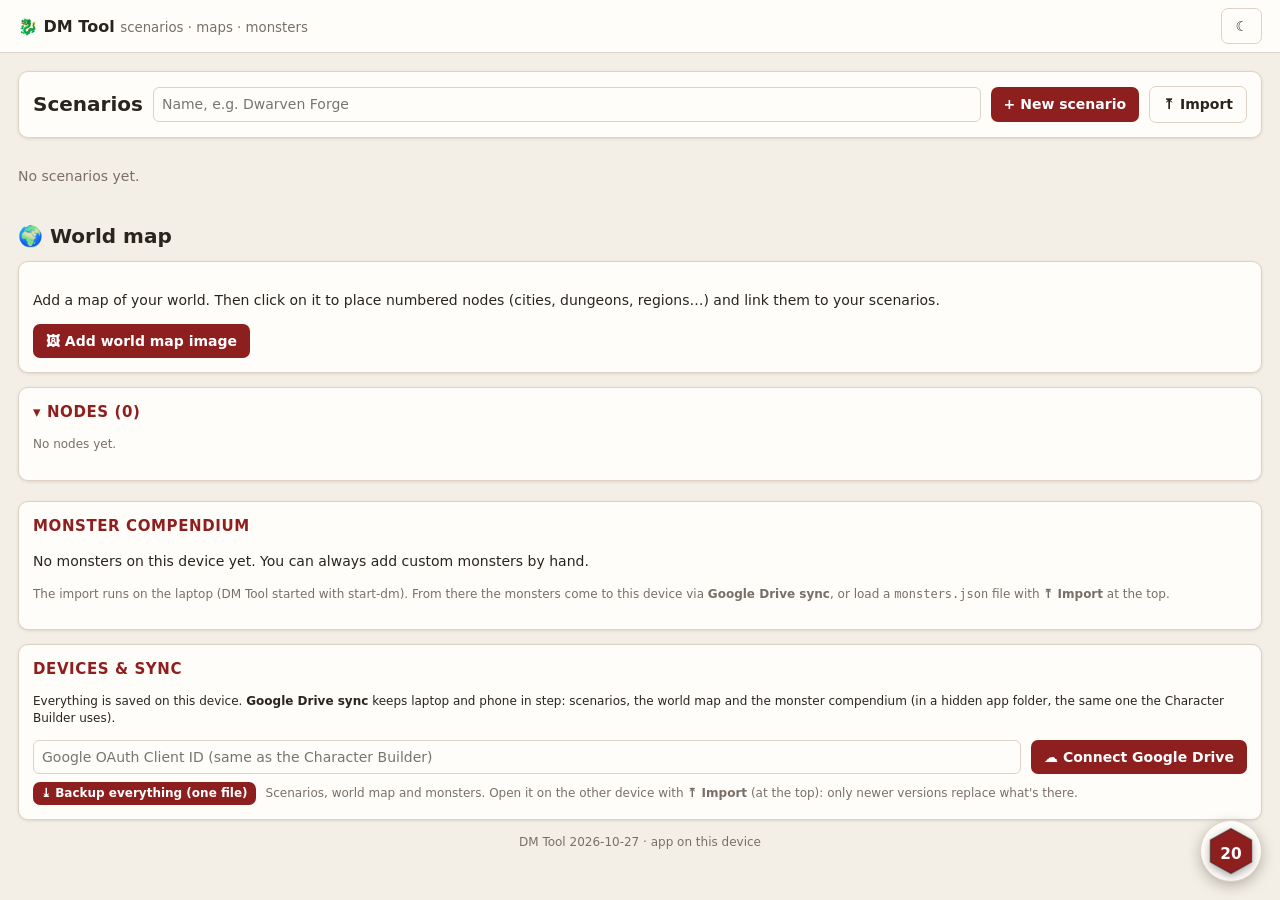
==== docs/index.html @ 84397c11 "Add files via upload" ====
<!doctype html>
<html lang="en">
<head>
<meta charset="utf-8">
<meta name="viewport" content="width=device-width, initial-scale=1">
<title>D&amp;D DM Tool</title>
<link rel="icon" href="icon-192.png">
<link rel="manifest" href="manifest.json">
<meta name="theme-color" content="#8e1f1f">
<link rel="apple-touch-icon" href="icon-192.png">
<link rel="stylesheet" href="dm.css">
</head>
<body>
<header id="topbar">
  <a class="brand" href="#" data-act="home">🐉 <span class="bname">DM Tool</span> <small>scenarios · maps · monsters</small></a>
  <nav id="topnav"></nav>
  <span id="syncchip"></span>
  <button class="ghost" data-act="theme" title="Toggle dark mode">☾</button>
</header>
<main id="main"></main>
<div id="modal" class="modal-bg hidden"><div class="modal" id="modal-box"></div></div>
<div id="toast" class="toast hidden"></div>
<div id="dicebox" class="dice-bg hidden"></div>
<div id="diceres" class="dice-res hidden"></div>
<button id="dicefab" class="hidden" title="Dice"></button>
<div id="dicetray" class="hidden"></div>
<script src="config.js"></script>
<script src="qr.js"></script>
<script src="mapview.js"></script>
<script src="names.js"></script>
<script src="dmstore.js"></script>
<script src="dm.js"></script>
<script src="dice.js"></script>
</body>
</html>
---- docs/dm.css ----
:root {
  --bg: #f4efe6; --panel: #fffdf9; --ink: #2a2420; --muted: #7a6f66; --line: #ddd2c4;
  --accent: #8e1f1f; --accent-ink: #fff; --accent-soft: #f3e1dc; --good: #2f7d4a; --warn: #b26b00;
  --chip: #efe7da; --shadow: 0 1px 3px rgba(60, 40, 20, .12);
  --str: #fbe3d4; --dex: #e3f1da; --con: #fdf1c9; --int: #dde9f8; --wis: #ece0f5; --cha: #f9dde8;
}
:root[data-theme="dark"] {
  --bg: #1b1917; --panel: #26231f; --ink: #ece6dd; --muted: #a3988c; --line: #3d3832;
  --accent: #d0574a; --accent-ink: #fff; --accent-soft: #3a2522; --chip: #332e29; --shadow: none;
  --str: #4a3328; --dex: #2f3f2a; --con: #4a4226; --int: #2a3647; --wis: #3c3047; --cha: #4a2d39;
}
* { box-sizing: border-box; }
html, body { margin: 0; background: var(--bg); color: var(--ink); font: 14px/1.45 system-ui, -apple-system, "Segoe UI", Roboto, sans-serif; }
a { color: var(--accent); }
button, select, input, textarea { font: inherit; color: inherit; }
button { background: var(--accent); color: var(--accent-ink); border: 0; border-radius: 7px; padding: 7px 13px; cursor: pointer; font-weight: 600; }
button:hover { filter: brightness(1.08); }
button.ghost { background: transparent; color: var(--ink); border: 1px solid var(--line); }
button.small { padding: 3px 8px; font-size: 12px; }
button.danger { background: #a33; }
button:disabled { opacity: .45; cursor: default; }
input, select, textarea { background: var(--panel); border: 1px solid var(--line); border-radius: 6px; padding: 6px 8px; max-width: 100%; }
textarea { width: 100%; min-height: 90px; resize: vertical; }
input[type=number] { width: 70px; }
input[type=checkbox] { width: 16px; height: 16px; accent-color: var(--accent); vertical-align: middle; }
label { cursor: pointer; }
.hidden { display: none !important; }
.muted { color: var(--muted); }
.small { font-size: 12px; }
.row { display: flex; gap: 10px; align-items: center; flex-wrap: wrap; }
.grow { flex: 1; }
.right { margin-left: auto; }

#topbar { position: sticky; top: 0; z-index: 20; display: flex; align-items: center; gap: 14px; padding: 8px 18px; background: var(--panel); border-bottom: 1px solid var(--line); }
.brand { font-weight: 800; text-decoration: none; color: var(--ink); font-size: 16px; white-space: nowrap; }
.brand small { color: var(--muted); font-weight: 500; }
#topnav { display: flex; gap: 6px; flex-wrap: wrap; flex: 1; }
#topnav button { background: transparent; color: var(--ink); border: 1px solid transparent; }
#topnav button.on { border-color: var(--line); background: var(--chip); }
main { max-width: 1320px; margin: 0 auto; padding: 18px; }

.card { background: var(--panel); border: 1px solid var(--line); border-radius: 10px; padding: 14px; box-shadow: var(--shadow); margin-bottom: 14px; }
.card h3, .card h2 { margin: 0 0 10px; }
h2 { font-size: 20px; } h3 { font-size: 15px; text-transform: uppercase; letter-spacing: .04em; color: var(--accent); }
.grid { display: grid; gap: 12px; }
.g2 { grid-template-columns: repeat(2, minmax(0, 1fr)); }
.g3 { grid-template-columns: repeat(3, minmax(0, 1fr)); }
.gauto { grid-template-columns: repeat(auto-fill, minmax(220px, 1fr)); }
@media (max-width: 900px) { .g2, .g3 { grid-template-columns: 1fr; } }

.chip { display: inline-block; background: var(--chip); border-radius: 20px; padding: 2px 10px; margin: 2px; font-size: 12px; }
.chip.acc { background: var(--accent-soft); color: var(--accent); font-weight: 600; }
.pick { border: 1px solid var(--line); border-radius: 10px; padding: 10px 12px; cursor: pointer; background: var(--panel); }
.pick:hover { border-color: var(--accent); }
.pick.on { border-color: var(--accent); box-shadow: 0 0 0 2px var(--accent-soft) inset; }
.pick b { display: block; font-size: 15px; }
.checks { display: grid; grid-template-columns: repeat(auto-fill, minmax(190px, 1fr)); gap: 4px 12px; }
.checks label { display: flex; gap: 6px; align-items: center; }

/* home */
.chars { display: grid; grid-template-columns: repeat(auto-fill, minmax(260px, 1fr)); gap: 12px; }
.charcard { display: flex; gap: 12px; align-items: center; cursor: pointer; }
.charcard img, .charcard .ph { width: 64px; height: 64px; border-radius: 8px; object-fit: cover; background: var(--chip); flex: none; display: grid; place-items: center; font-size: 26px; }
.progress { height: 8px; background: var(--chip); border-radius: 4px; overflow: hidden; }
.progress > div { height: 100%; background: var(--accent); }

/* builder */
.tabs { display: flex; gap: 4px; flex-wrap: wrap; margin-bottom: 14px; }
.tabs button { background: var(--chip); color: var(--ink); }
.tabs button.on { background: var(--accent); color: var(--accent-ink); }
table.t { width: 100%; border-collapse: collapse; }
table.t th, table.t td { padding: 5px 6px; border-bottom: 1px solid var(--line); text-align: left; vertical-align: middle; }
table.t th { font-size: 12px; color: var(--muted); font-weight: 600; }
.num { text-align: center !important; }
.big { font-size: 22px; font-weight: 800; }
.desc { white-space: pre-wrap; color: var(--ink); font-size: 13px; }
details > summary { cursor: pointer; }
.lvl { border-left: 3px solid var(--accent); padding: 8px 12px; margin-bottom: 10px; background: var(--panel); border-radius: 0 8px 8px 0; }
.warn { color: var(--warn); }

/* sheet */
.sheet { display: grid; grid-template-columns: 280px minmax(0, 1fr) minmax(0, 1.15fr); gap: 14px; align-items: start; }
@media (max-width: 1150px) { .sheet { grid-template-columns: 260px minmax(0, 1fr); } .sheet > .col3 { grid-column: 1 / -1; } }
@media (max-width: 760px) { .sheet { grid-template-columns: 1fr; } }
.hero { display: flex; gap: 14px; align-items: center; }
.hero img { width: 84px; height: 84px; border-radius: 10px; object-fit: cover; }
.hero h2 { margin: 0; font-size: 24px; }
.stats { display: grid; grid-template-columns: repeat(4, 1fr); gap: 8px; }
.stat { border: 1px solid var(--line); border-radius: 10px; text-align: center; padding: 6px 4px; background: var(--panel); }
.stat .v { font-size: 22px; font-weight: 800; }
.stat .k { font-size: 11px; color: var(--muted); text-transform: uppercase; letter-spacing: .05em; }
.abil { display: grid; grid-template-columns: 1fr 44px 44px 50px; align-items: center; padding: 4px 8px; border-radius: 6px; margin-bottom: 3px; }
.abil .m { font-weight: 800; font-size: 16px; text-align: center; }
.skill { display: flex; justify-content: space-between; padding: 2px 6px; border-radius: 4px; }
.skill .dot { display: inline-block; width: 9px; height: 9px; border-radius: 50%; border: 1.5px solid var(--muted); margin-right: 6px; }
.skill .dot.p { background: var(--ink); border-color: var(--ink); }
.skill .dot.e { background: var(--accent); border-color: var(--accent); box-shadow: 0 0 0 2px var(--accent-soft); }
.hpbox { display: grid; grid-template-columns: 1fr 1fr 1fr; gap: 8px; text-align: center; }
.hpbox input { width: 100%; text-align: center; font-size: 26px; font-weight: 800; padding: 2px; }
.hpbar { height: 10px; border-radius: 5px; background: var(--chip); overflow: hidden; margin: 8px 0; }
.hpbar div { height: 100%; background: var(--good); transition: width .2s; }
.pips { display: inline-flex; gap: 4px; flex-wrap: wrap; vertical-align: middle; }
.pip { width: 18px; height: 18px; border-radius: 50%; border: 2px solid var(--accent); cursor: pointer; background: var(--accent); }
.pip.used { background: transparent; }
.res { display: flex; align-items: center; gap: 8px; padding: 6px 0; border-bottom: 1px dashed var(--line); }
.res .n { flex: 1; }
.feat { border-bottom: 1px solid var(--line); padding: 7px 0; }
.feat .h { display: flex; gap: 8px; align-items: baseline; cursor: pointer; }
.feat .h b { flex: 1; }
.feat .src { color: var(--muted); font-size: 12px; }
.feat .body { margin-top: 4px; }
.subtabs { display: flex; gap: 4px; margin-bottom: 10px; flex-wrap: wrap; }
.subtabs button { background: transparent; color: var(--muted); border-bottom: 2px solid transparent; border-radius: 0; padding: 5px 8px; }
.subtabs button.on { color: var(--accent); border-bottom-color: var(--accent); }
.spell { border-bottom: 1px solid var(--line); padding: 5px 0; }
.spell .h { display: flex; gap: 8px; align-items: center; cursor: pointer; }
.spell .meta { font-style: italic; color: var(--muted); font-size: 12px; }
.tag { font-size: 10px; border: 1px solid var(--line); border-radius: 4px; padding: 0 4px; color: var(--muted); }

/* modal */
.modal-bg { position: fixed; inset: 0; background: rgba(20, 14, 10, .55); z-index: 50; display: grid; place-items: center; padding: 16px; }
.modal { background: var(--panel); border-radius: 12px; width: min(820px, 100%); max-height: calc(100vh - 32px); overflow: auto; padding: 18px 20px; box-shadow: 0 10px 40px rgba(0, 0, 0, .35); }
.modal h2 { margin-top: 0; }
.modal .foot { position: sticky; bottom: -18px; background: var(--panel); padding: 12px 0 2px; display: flex; gap: 8px; justify-content: flex-end; border-top: 1px solid var(--line); margin-top: 12px; }
.toast { position: fixed; bottom: 18px; left: 50%; transform: translateX(-50%); background: var(--ink); color: var(--bg); padding: 8px 16px; border-radius: 8px; z-index: 60; }

/* ===== phone layout ===== */
.mnav { display: none; }
.warnbtn { border-color: var(--warn) !important; color: var(--warn) !important; }
#syncchip button { white-space: nowrap; }
@media (max-width: 760px) {
  html, body { font-size: 15px; }
  #topbar { padding: 6px 10px; gap: 6px; padding-top: max(6px, env(safe-area-inset-top)); }
  .brand .bname, .brand small, .navname, .synctxt { display: none; }
  #topnav { flex-wrap: nowrap; overflow-x: auto; gap: 2px; }
  #topnav button { padding: 6px 8px; font-size: 13px; white-space: nowrap; }
  main { padding: 10px 10px 90px; }
  .card { padding: 12px; border-radius: 12px; }
  .tabs { flex-wrap: nowrap; overflow-x: auto; padding-bottom: 4px; }
  .tabs button { white-space: nowrap; }
  .hero img { width: 56px; height: 56px; }
  .hero h2 { font-size: 20px; }
  .hero { flex-wrap: wrap; }
  .hero > .row { width: 100%; }
  .hero > .row button { flex: 1 1 auto; padding: 9px 8px; font-size: 13px; }
  .sheet .col1, .sheet .col2, .sheet .col3 { display: none; }
  .sheet.m-stats .col1, .sheet.m-combat .col2, .sheet.m-col3 .col3 { display: block; }
  .sheet.m-col3 .col3 .subtabs { display: none; }
  .stats { grid-template-columns: repeat(4, 1fr); gap: 6px; }
  .stat .v { font-size: 20px; }
  .hpbox input { font-size: 30px; }
  .row > #hpAmt { flex: 1; min-width: 70px; font-size: 18px; }
  [data-act="hp"] { padding: 11px 14px; }
  .pip { width: 24px; height: 24px; }
  .mnav { display: flex; position: fixed; left: 0; right: 0; bottom: 0; z-index: 30; background: var(--panel); border-top: 1px solid var(--line); padding: 4px 4px max(4px, env(safe-area-inset-bottom)); }
  .mnav button { flex: 1; background: transparent; color: var(--muted); display: flex; flex-direction: column; align-items: center; font-size: 11px; padding: 4px 0; border-radius: 8px; font-weight: 600; }
  .mnav button span { font-size: 18px; line-height: 1.2; }
  .mnav button.on { color: var(--accent); background: var(--accent-soft); }
  .modal-bg { padding: 0; place-items: end stretch; }
  .modal { width: 100%; max-height: 92vh; border-radius: 16px 16px 0 0; padding: 14px; }
  .checks { grid-template-columns: repeat(auto-fill, minmax(150px, 1fr)); }
  table.t th, table.t td { padding: 4px 3px; }
  .pages { overflow-x: auto; align-items: flex-start; }
}

/* ===== dice ===== */
.roll { cursor: pointer; }
.roll:hover { outline: 2px solid var(--accent-soft); border-radius: 6px; }
.abil .roll, .stat.roll { transition: transform .1s; }
.roll:active { transform: scale(.96); }
a.dicelink { text-decoration: none; background: var(--accent-soft); color: var(--accent); border-radius: 5px; padding: 0 4px; font-weight: 700; white-space: nowrap; }
.die { display: inline-block; width: 64px; height: 64px; }
.die svg { width: 100%; height: 100%; display: block; filter: drop-shadow(0 3px 4px rgba(0,0,0,.35)); }
.die.rolling { animation: tumble .32s linear infinite; }
.die.landed { animation: land .35s ease-out; }
.die.dropped { opacity: .3; transform: scale(.85); }
.die.nat20 svg { filter: drop-shadow(0 0 10px #ffd34d) drop-shadow(0 0 4px #ffd34d); }
.die.nat1 svg { filter: grayscale(.6) drop-shadow(0 0 6px #b33); }
.die.neg { opacity: .85; }
@keyframes tumble { 0% { transform: rotate(0) translateY(0) scale(1); } 25% { transform: rotate(90deg) translateY(-14px) scale(1.08); } 50% { transform: rotate(180deg) translateY(0) scale(.95); } 75% { transform: rotate(270deg) translateY(-8px) scale(1.05); } 100% { transform: rotate(360deg) translateY(0) scale(1); } }
@keyframes land { 0% { transform: scale(1.35) rotate(-12deg); } 60% { transform: scale(.92) rotate(4deg); } 100% { transform: scale(1) rotate(0); } }
.dice-bg { position: fixed; inset: 0; z-index: 70; background: rgba(20,14,10,.5); display: grid; place-items: center; padding: 12px; }
.dicecard { background: var(--panel); border-radius: 14px; padding: 16px; width: min(460px, 100%); box-shadow: 0 10px 40px rgba(0,0,0,.35); }
.diceformula { font-size: 22px; font-weight: 800; margin: 8px 0; }
.dicebtns { display: flex; gap: 8px; margin-top: 12px; }
.dicebtns button { flex: 1; padding: 12px 6px; font-size: 15px; }
.dice-res { position: fixed; inset: 0; z-index: 80; background: rgba(15,10,8,.78); display: grid; place-items: center; padding: 16px; }
.dicestage { text-align: center; color: #fff; width: min(560px, 100%); }
.dicetitle { font-size: 18px; font-weight: 700; margin-bottom: 14px; text-shadow: 0 1px 3px #000; }
.dicerow { display: flex; flex-wrap: wrap; gap: 12px; justify-content: center; min-height: 70px; }
.dicetotal { font-size: 64px; font-weight: 900; margin-top: 12px; text-shadow: 0 2px 8px #000; animation: land .35s ease-out; }
.dicetotal.crit { color: #ffd34d; } .dicetotal.fumble { color: #ff7b7b; }
.dicebd { font-size: 15px; opacity: .9; } .dicebd small { opacity: .7; margin-left: 1px; }
.dicenat { font-weight: 900; font-size: 20px; letter-spacing: .05em; margin-top: 4px; }
#dicefab { position: fixed; right: 18px; bottom: 18px; z-index: 40; width: 62px; height: 62px; border-radius: 50%; padding: 6px; background: var(--panel); border: 1px solid var(--line); box-shadow: 0 4px 14px rgba(0,0,0,.25); }
#dicefab .die { width: 48px; height: 48px; }
#dicetray { position: fixed; right: 18px; bottom: 90px; z-index: 45; width: min(400px, calc(100vw - 24px)); max-height: 70vh; overflow: auto; background: var(--panel); border: 1px solid var(--line); border-radius: 14px; padding: 12px 14px; box-shadow: 0 10px 30px rgba(0,0,0,.3); }
.traydice { display: grid; grid-template-columns: repeat(7, 1fr); gap: 4px; margin: 8px 0; }
.traydie { background: transparent; padding: 0; position: relative; }
.traydie .die { width: 100%; height: auto; aspect-ratio: 1; }
.traydie .badge { position: absolute; top: -4px; right: -2px; background: var(--ink); color: var(--bg); border-radius: 10px; font-size: 11px; padding: 0 6px; }
.swatch { display: inline-block; width: 22px; height: 22px; border-radius: 50%; cursor: pointer; border: 2px solid var(--line); }
.swatch.on { border-color: var(--ink); box-shadow: 0 0 0 2px var(--accent-soft); }
input[type=color] { width: 30px; height: 26px; padding: 0; border: none; background: none; }
.trayhist { margin-top: 10px; border-top: 1px solid var(--line); padding-top: 6px; max-height: 160px; overflow: auto; font-size: 13px; }
.good { color: var(--good); }
.info { text-decoration: none; font-weight: 700; margin-left: 2px; }
.info.on { color: var(--ink); }
.infobox { margin-top: 8px; padding: 10px 12px; border-radius: 8px; background: var(--chip); border-left: 3px solid var(--accent); }
@media (max-width: 760px) {
  #dicefab { bottom: calc(72px + env(safe-area-inset-bottom)); right: 12px; width: 54px; height: 54px; }
  #dicefab .die { width: 40px; height: 40px; }
  #dicetray { right: 8px; left: 8px; width: auto; bottom: calc(134px + env(safe-area-inset-bottom)); }
  .die { width: 56px; height: 56px; }
}
@media print { #dicefab, #dicetray, .dice-bg, .dice-res { display: none !important; } }
.dicestage button.ghost { color: #fff; border-color: rgba(255,255,255,.6); }
.featpick { margin-top: 6px; }
.featlist { max-height: 380px; overflow: auto; border: 1px solid var(--line); border-radius: 8px; padding: 4px 8px; background: var(--panel); }
.fphead { position: sticky; top: -4px; background: var(--panel); font-weight: 800; color: var(--accent); font-size: 12px; text-transform: uppercase; letter-spacing: .04em; padding: 8px 0 4px; border-bottom: 1px solid var(--line); z-index: 1; }
.fprow { display: flex; flex-wrap: wrap; align-items: center; gap: 6px; padding: 5px 2px; border-bottom: 1px dashed var(--line); }
.fprow label { flex: 1; display: flex; gap: 6px; align-items: baseline; flex-wrap: wrap; }
.fprow.on { background: var(--accent-soft); border-radius: 6px; }
.pgrp { font-weight: 800; color: var(--accent); font-size: 12px; text-transform: uppercase; letter-spacing: .04em; margin: 10px 0 4px; }
.lintable { width: 100%; border-collapse: collapse; margin-top: 8px; font-size: 13px; }
.lintable th, .lintable td { border-bottom: 1px solid var(--line); padding: 5px 6px; text-align: left; vertical-align: top; }
.lintable tr.on td { background: var(--accent-soft); }
.eqopt { display: block; margin: 3px 0; padding: 6px 8px; border: 1px solid var(--line); border-radius: 8px; cursor: pointer; }
.eqopt.on { border-color: var(--accent); background: var(--accent-soft); }
a.spl { text-decoration: none; border-bottom: 1px dotted var(--accent); }
a.spl.on { background: var(--accent-soft); }
.checks label { flex-wrap: wrap; }
.optlist { border: 1px solid var(--line); border-radius: 8px; padding: 2px 10px; margin-top: 6px; background: var(--panel); }
.optrow { padding: 7px 0; border-bottom: 1px dashed var(--line); }
.optrow:last-child { border-bottom: none; }
.optrow.on { background: var(--accent-soft); margin: 0 -10px; padding: 7px 10px; }
.optrow.locked { opacity: .55; }
.optrow label { display: flex; gap: 6px; align-items: baseline; flex-wrap: wrap; }
.opttog { white-space: nowrap; text-decoration: none; font-size: 12px; font-weight: 700; }
.optdesc { margin: 6px 0 2px 24px; padding: 8px 10px; background: var(--chip); border-radius: 6px; }
.optchoice { margin: 6px 0 2px 24px; display: flex; flex-direction: column; gap: 6px; }
.shoplist { max-height: 52vh; overflow: auto; border: 1px solid var(--line); border-radius: 8px; padding: 0 10px; }
.shoprow { padding: 6px 0; border-bottom: 1px dashed var(--line); }
.shoprow.on { background: var(--accent-soft); margin: 0 -10px; padding: 6px 10px; }
.shopname { flex: 1; text-decoration: none; color: var(--ink); font-weight: 600; }
.price { white-space: nowrap; color: var(--muted); font-size: 13px; min-width: 70px; text-align: right; }
.qty { display: inline-flex; align-items: center; gap: 6px; white-space: nowrap; }
.qty b { min-width: 16px; text-align: center; }

/* ================= DM tool ================= */
.dmtabs { display: flex; gap: 4px; flex-wrap: wrap; margin-bottom: 12px; }
.dmtabs button { background: var(--chip); color: var(--ink); }
.dmtabs button.on { background: var(--accent); color: var(--accent-ink); }
.mapbox { position: relative; overflow: auto; max-height: 72vh; border: 1px solid var(--line); border-radius: 10px; background: #1a1714; touch-action: pan-x pan-y; }
.mapbox.placing { cursor: crosshair; }
.mv-layer { position: relative; margin: 0; }
.mv-layer > img { position: absolute; inset: 0; width: 100%; height: 100%; user-select: none; -webkit-user-drag: none; }
.mv-grid { position: absolute; inset: 0; pointer-events: none; }
.mv-empty { color: #ccc; padding: 40px; text-align: center; }
.tok { position: absolute; border-radius: 50%; display: grid; place-items: center; touch-action: none; cursor: grab; z-index: 3; }
.tok .tok-in { width: 88%; height: 88%; border-radius: 50%; background: var(--c); color: #fff; display: grid; place-items: center; font-weight: 800; border: 2px solid #fff; box-shadow: 0 2px 6px rgba(0,0,0,.6); }
.tok.monster .tok-in { border-radius: 22%; }
.tok small { position: absolute; bottom: -1.5em; left: 50%; transform: translateX(-50%); white-space: nowrap; background: rgba(0,0,0,.7); color: #fff; font-size: 11px; padding: 0 5px; border-radius: 4px; pointer-events: none; }
.tok.hid { opacity: .45; } .tok.hid .tok-in { border-style: dashed; }
.tok.sel .tok-in { outline: 3px solid #ffd34d; }
.tok.dragging { z-index: 10; cursor: grabbing; transition: none; }
.tok-hp { position: absolute; left: 6%; bottom: 2%; height: 4px; background: #3c3; border-radius: 2px; max-width: 88%; }
.node { position: absolute; transform: translate(-50%, -50%); width: 28px; height: 28px; border-radius: 50%; display: grid; place-items: center; font-weight: 800; font-size: 13px; color: #fff; border: 2px solid #fff; box-shadow: 0 2px 6px rgba(0,0,0,.6); cursor: pointer; touch-action: none; z-index: 2; }
.node.open { outline: 3px solid #ffd34d; }
.nodelist .nrow { border-bottom: 1px solid var(--line); }
.nodelist .nhead { display: flex; gap: 8px; align-items: center; padding: 8px 4px; cursor: pointer; }
.nodelist .nbadge, .npop .nbadge { width: 26px; height: 26px; border-radius: 50%; display: grid; place-items: center; color: #fff; font-weight: 800; font-size: 13px; flex: none; }
.nodelist .nbody { padding: 4px 4px 12px 38px; display: grid; gap: 8px; }
.two { display: grid; grid-template-columns: minmax(0, 1fr) minmax(0, 1fr); gap: 14px; align-items: start; }
.mapedit { display: grid; grid-template-columns: minmax(0, 1fr) 320px; gap: 14px; align-items: start; }
@media (max-width: 960px) { .two, .mapedit { grid-template-columns: 1fr; } }
.statblock { background: #fbf6ea; color: #2a1a10; border-top: 3px solid #8e1f1f; border-bottom: 3px solid #8e1f1f; padding: 10px 12px; border-radius: 4px; font-size: 13px; }
:root[data-theme="dark"] .statblock { background: #2c2620; color: #eee; }
.statblock h4 { color: #8e1f1f; border-bottom: 1px solid #c9a; margin: 10px 0 4px; font-variant: small-caps; font-size: 15px; }
.statblock .sbname { font-size: 20px; font-weight: 800; color: #8e1f1f; font-variant: small-caps; }
.statblock table { border-collapse: collapse; margin: 4px 0; } .statblock td { padding: 1px 8px; text-align: center; }
.statblock p { margin: 3px 0; }
.mrow { border-bottom: 1px solid var(--line); padding: 7px 2px; }
.mrow .mh { display: flex; gap: 8px; align-items: center; flex-wrap: wrap; }
.mrow .mh a { font-weight: 700; text-decoration: none; color: var(--ink); }
.grouphead { font-weight: 800; color: var(--accent); text-transform: uppercase; font-size: 12px; letter-spacing: .05em; margin: 12px 0 2px; }
.qrbox { text-align: center; } .qrbox svg { width: min(300px, 80vw); height: auto; border-radius: 8px; }
.tokrow { display: flex; gap: 6px; align-items: center; padding: 5px 0; border-bottom: 1px dashed var(--line); flex-wrap: wrap; }
.tokrow.sel { background: var(--accent-soft); }
.tokrow input[type=text] { width: 110px; }
.swatch-sm { width: 18px; height: 18px; border-radius: 50%; display: inline-block; flex: none; }
.livedot { display: inline-block; width: 10px; height: 10px; border-radius: 50%; background: #2a2; box-shadow: 0 0 6px #2a2; margin-right: 4px; }
.mapcards { display: grid; grid-template-columns: repeat(auto-fill, minmax(220px, 1fr)); gap: 12px; }
.mapcard img { width: 100%; height: 140px; object-fit: cover; border-radius: 8px; display: block; background: #222; }

/* ----- stat blocks styled like aidedd.org ----- */
.statblock.aidedd { font-family: "Noto Sans", "Segoe UI", system-ui, sans-serif; background: #fdf1dc; color: #222; border: none; box-shadow: 0 0 0 1px #d4b98c, 0 3px 10px rgba(0,0,0,.25); border-top: 4px solid #e69a28; border-bottom: 4px solid #e69a28; padding: 10px 14px 12px; border-radius: 2px; font-size: 14px; line-height: 1.4; overflow: hidden; }
.statblock.aidedd::after { content: ""; display: block; clear: both; }
:root[data-theme="dark"] .statblock.aidedd { background: #fdf1dc; color: #222; }
.statblock.aidedd h1 { font-family: Georgia, "Times New Roman", serif; font-variant: small-caps; font-weight: 700; color: #7a200d; font-size: 24px; margin: 0; letter-spacing: .02em; }
.statblock.aidedd .type { font-style: italic; font-size: 14px; margin-bottom: 4px; }
.statblock.aidedd hr { border: 0; height: 4px; margin: 7px 0; background: linear-gradient(to right, #9c2b1b, rgba(156,43,27,0)); clear: none; }
.statblock.aidedd .red { color: #7a200d; padding: 2px 0; }
.statblock.aidedd .red strong, .statblock.aidedd .sansSerif strong { color: #7a200d; }
.statblock.aidedd .carac { display: inline-block; width: auto; min-width: 44px; padding: 0 3px; text-align: center; color: #7a200d; font-size: 13px; margin: 6px 0; vertical-align: top; }
.statblock.aidedd .rub { font-family: Georgia, serif; font-variant: small-caps; font-size: 20px; color: #7a200d; border-bottom: 1px solid #7a200d; margin: 12px 0 6px; }
.statblock.aidedd p { margin: 4px 0; }
.statblock.aidedd strong em, .statblock.aidedd em strong, .statblock.aidedd b i { font-weight: 700; font-style: italic; }
.statblock.aidedd table { border-collapse: collapse; margin: 6px 0; color: #7a200d; font-size: 13px; }
.statblock.aidedd th, .statblock.aidedd td { padding: 2px 7px; text-align: center; border-bottom: 1px solid rgba(122,32,13,.15); }
.statblock.aidedd .sbimg { float: right; max-width: 34%; max-height: 260px; margin: 0 0 8px 12px; border-radius: 4px; }
.statblock.aidedd .sbsrc { clear: both; font-size: 11px; color: #776; margin-top: 8px; }
.statblock.aidedd a.dicelink { background: rgba(122,32,13,.1); color: #7a200d; }
@media (max-width: 600px) { .statblock.aidedd .sbimg { float: none; display: block; max-width: 100%; margin: 0 auto 8px; } .statblock.aidedd .carac { width: 31%; } }

/* ----- encounters, NPCs, links ----- */
.encbox { border: 1px solid var(--line); border-radius: 8px; padding: 8px 10px; display: grid; gap: 6px; background: var(--panel); }
.encrow { display: flex; align-items: center; gap: 6px; padding: 3px 0; border-bottom: 1px dashed var(--line); }
.readtext { background: var(--chip); padding: 10px 12px; border-radius: 8px; }
a.npclink { color: #1f6e8e; font-weight: 700; text-decoration: none; border-bottom: 1px dotted #1f6e8e; }
.npcgrid { display: grid; grid-template-columns: repeat(auto-fill, minmax(300px, 1fr)); gap: 12px; align-items: start; }
.npccard.open { grid-column: span 2; }
@media (max-width: 700px) { .npccard.open { grid-column: auto; } }
.npcthumb { width: 54px; height: 54px; border-radius: 50%; object-fit: cover; flex: none; background: var(--chip); display: grid; place-items: center; font-size: 26px; }

/* rebuilt stat block header + ability scores */
.statblock.aidedd .sbhead p { margin: 2px 0; color: #7a200d; }
.statblock.aidedd .sbhead strong { color: #7a200d; }
.statblock.aidedd .sbinit { margin-left: 18px; }
.statblock.aidedd .abil14 { display: flex; flex-wrap: wrap; justify-content: space-between; max-width: 400px; margin: 4px 0; }
.statblock.aidedd .abil14 .carac { width: auto; min-width: 44px; padding: 0 2px; margin: 2px 0; }
.statblock.aidedd table.abil24 { border-collapse: separate; border-spacing: 2px 2px; margin: 4px 0; font-size: 13px; color: #222; }
.statblock.aidedd table.abil24 th, .statblock.aidedd table.abil24 td { border: 0; padding: 2px 6px; text-align: center; }
.statblock.aidedd table.abil24 th { color: #7a200d; font-weight: 700; text-align: left; padding-left: 10px; }
.statblock.aidedd table.abil24 th.h { font-size: 10px; letter-spacing: .04em; color: #7a6f66; text-align: center; padding: 0 6px; }
.statblock.aidedd table.abil24 td.md { border-radius: 3px; min-width: 22px; }
.statblock.aidedd table.abil24 td.md.str, .statblock.aidedd table.abil24 td.md.dex, .statblock.aidedd table.abil24 td.md.con { background: #ede0c8; }
.statblock.aidedd table.abil24 td.md.int, .statblock.aidedd table.abil24 td.md.wis, .statblock.aidedd table.abil24 td.md.cha { background: #e6dbe6; }
@media (max-width: 600px) { .statblock.aidedd table.abil24 { font-size: 12px; border-spacing: 1px; } .statblock.aidedd table.abil24 th, .statblock.aidedd table.abil24 td { padding: 2px 3px; } }

/* node popup on the map */
.npop { position: absolute; z-index: 6; width: min(380px, 78vw); max-height: 55vh; overflow: auto; background: var(--panel); color: var(--ink); border: 1px solid var(--line); border-radius: 10px; box-shadow: 0 8px 28px rgba(0,0,0,.45); --tx: 20px; --ty: -18px; transform: translate(var(--tx), var(--ty)); cursor: auto; }
.npop.left { --tx: calc(-100% - 20px); }
.npop.up { --ty: calc(-100% + 18px); }
.npop-h { display: flex; align-items: center; gap: 8px; padding: 8px 10px; border-bottom: 1px solid var(--line); position: sticky; top: 0; background: var(--panel); }
.npop-h a { text-decoration: none; color: var(--muted); font-size: 16px; }
.npop-b { padding: 8px 12px; font-size: 14px; line-height: 1.45; }
.npop-f { padding: 4px 10px 8px; }
.popscen { display: flex; gap: 10px; align-items: center; margin-top: 8px; padding: 8px; border-radius: 8px; background: var(--chip); cursor: pointer; }
.popscen img { width: 56px; height: 42px; object-fit: cover; border-radius: 6px; }
.accent { color: var(--accent); font-weight: 600; }
.scsub { font-style: italic; font-size: 13px; margin: 2px 0; }

/* filter chips, name generator */
a.chip { text-decoration: none; color: inherit; cursor: pointer; }
.chip.on { background: var(--accent); color: var(--accent-ink); }
.chip .cnt { opacity: .6; font-size: 11px; }
.namegen { margin-top: 10px; padding: 10px; border-radius: 8px; background: var(--chip); display: grid; gap: 8px; }
.namegen .chip { background: var(--panel); }
.namegen .chip.on { background: var(--accent); }
.namelist { display: flex; flex-wrap: wrap; gap: 6px; }
.namelist button { font-size: 15px; }
.npop-h .nbadge { flex: none; }
.statblock.aidedd .abil24w { display: flex; flex-wrap: wrap; gap: 0 6px; margin: 4px 0; }
.statblock.aidedd .abil24w table.abil24 { margin: 0; }
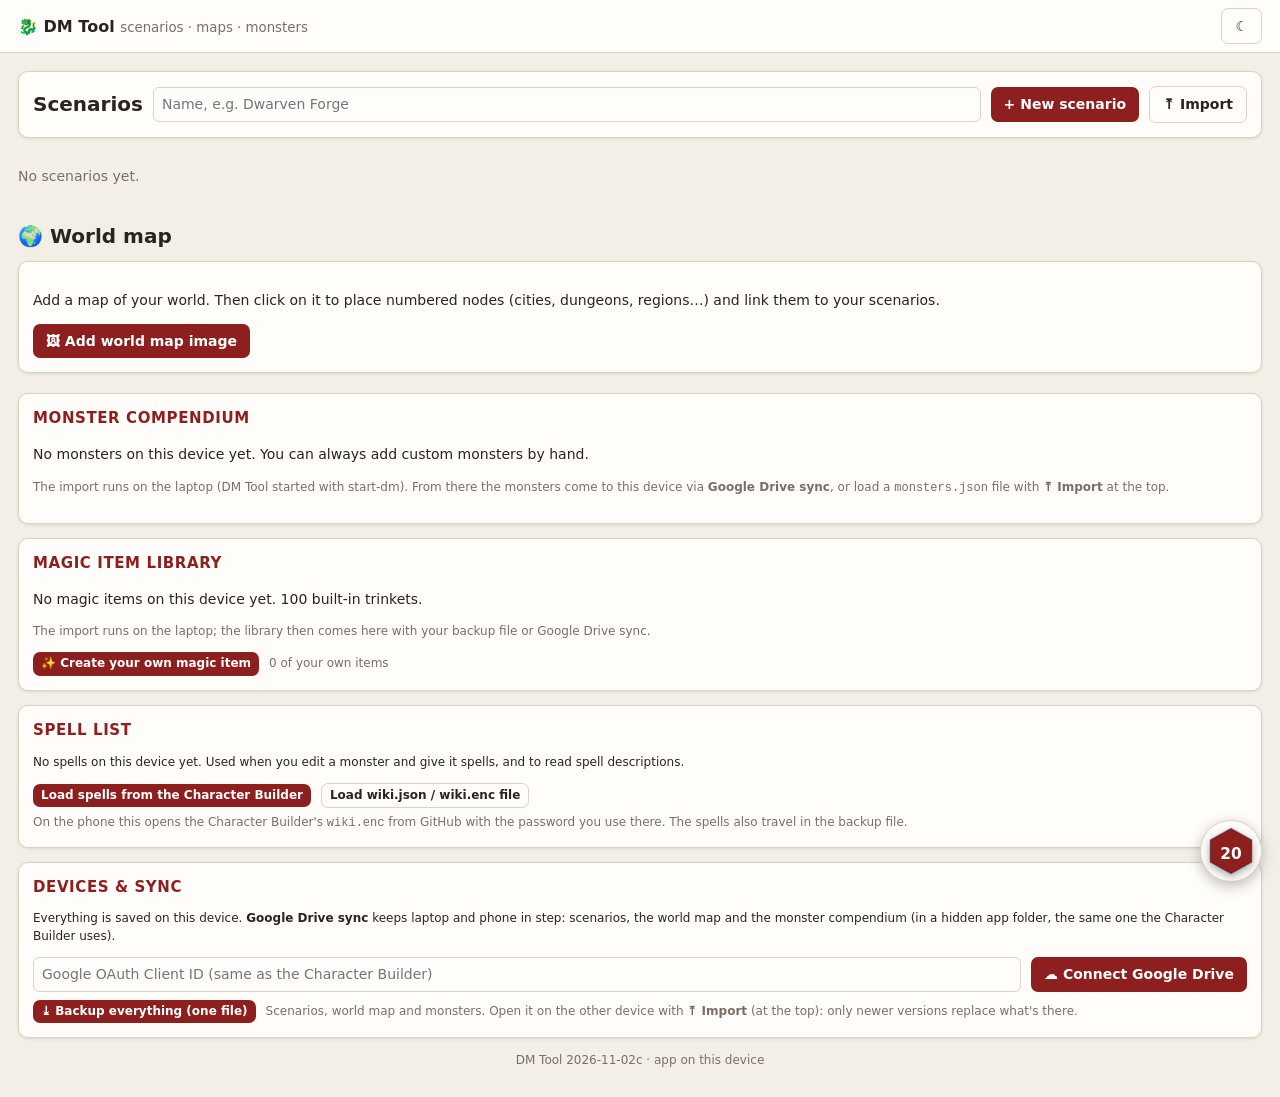
==== commit 32722d82: "Loot & item library, spells, combat tracker with maps and templates, map maker, item creator, giving" ====
--- a/docs/index.html
+++ b/docs/index.html
@@ -30,6 +30,14 @@
 <script src="names.js"></script>
 <script src="dmstore.js"></script>
 <script src="dm.js"></script>
+<script src="loot.js"></script>
 <script src="dice.js"></script>
+<script src="spells.js"></script>
+<script src="combat.js"></script>
+<script src="mapmaker.js"></script>
+<script src="extras.js"></script>
+<script src="maptools.js"></script>
+<script src="myitems.js"></script>
+<script src="share.js"></script>
 </body>
 </html>
--- a/docs/dm.css
+++ b/docs/dm.css
@@ -363,3 +363,211 @@
 .npop-h .nbadge { flex: none; }
 .statblock.aidedd .abil24w { display: flex; flex-wrap: wrap; gap: 0 6px; margin: 4px 0; }
 .statblock.aidedd .abil24w table.abil24 { margin: 0; }
+
+/* overview blocks: maps and text */
+.block .blockhead { flex-wrap: nowrap; }
+.block .blockhead input { font-size: 16px; }
+.blocktools { display: flex; gap: 2px; flex: none; }
+.blocktools button { padding: 3px 8px; }
+.insbar { display: flex; justify-content: center; gap: 8px; margin: -4px 0 10px; opacity: .45; transition: opacity .15s; }
+.insbar:hover, .insbar:focus-within { opacity: 1; }
+@media (hover: none) { .insbar { opacity: .8; } }
+.block.text .readtext { font-size: 15px; line-height: 1.5; }
+
+/* clickable rolls in stat blocks */
+.statblock a.sbroll { color: inherit; font-weight: 700; text-decoration: none; border-bottom: 1px dashed currentColor; cursor: pointer; padding: 0 1px; border-radius: 3px; }
+.statblock a.sbroll:hover, .statblock a.atklink:hover { background: rgba(122,32,13,.14); }
+.statblock a.atklink { color: inherit; text-decoration: none; cursor: pointer; border-radius: 3px; }
+.statblock a.atklink strong::before, .statblock a.atklink b::before { content: "⚔ "; font-style: normal; font-size: .85em; color: #7a200d; }
+.statblock a.atklink strong, .statblock a.atklink b { border-bottom: 1px dashed #7a200d; }
+.block .blockhead input { min-width: 0; }
+@media (max-width: 600px) { .blocktools button { padding: 3px 6px; } .block .blockhead { gap: 4px; } }
+/* nodes: tap to open; dragging only in "Move nodes" mode (so scrolling over a node scrolls the map) */
+.ovmap:not(.moving) .node { touch-action: auto; }
+.ovmap.moving .node { cursor: grab; box-shadow: 0 0 0 3px rgba(255,211,77,.8), 0 2px 6px rgba(0,0,0,.6); }
+.npop.editing { width: min(420px, 86vw); max-height: none; }
+.npop.editing textarea { width: 100%; box-sizing: border-box; }
+/* phones: the node popup becomes a panel at the bottom of the screen (the map is too small to hold it) */
+@media (max-width: 640px) {
+  .npop, .npop.left, .npop.up, .npop.editing { position: fixed; left: 8px !important; right: 8px; top: auto !important; bottom: 8px; width: auto; transform: none; max-height: 75vh; z-index: 60; }
+}
+
+/* monster links in text */
+a.monlink { color: #8e1f1f; font-weight: 700; text-decoration: none; border-bottom: 1px dotted #8e1f1f; }
+:root[data-theme="dark"] a.monlink { color: #e07a6e; border-color: #e07a6e; }
+.modal .statblock { margin: 0; }
+
+/* loot */
+.lootcard { border: 2px solid transparent; cursor: default; }
+.lootcard.sel { border-color: var(--accent); }
+.lootcard .coins { display: flex; flex-wrap: wrap; gap: 6px 12px; margin: 8px 0; font-size: 13px; font-weight: 700; }
+.lootcard .coins label { display: flex; align-items: center; gap: 4px; }
+.lootrow { display: flex; align-items: center; gap: 6px; padding: 4px 0; border-bottom: 1px dashed var(--line); flex-wrap: wrap; }
+.lootrow a.grow { text-decoration: none; color: inherit; font-weight: 600; }
+.lootrow a.grow:hover { text-decoration: underline; }
+.genbox { margin-top: 8px; padding: 10px; border-radius: 8px; background: var(--chip); }
+.genbox label { display: inline-flex; align-items: center; gap: 4px; }
+.liblist { max-height: 65vh; overflow: auto; margin-top: 8px; }
+.itemblock h1 { font-size: 20px; }
+@media (max-width: 600px) { .lootcard .coins input { width: 70px !important; } }
+
+/* ---------- damage types, riders, hit flow ---------- */
+.dti { width: 26px; height: 26px; display: inline-block; vertical-align: middle; }
+.dti.inl { width: 15px; height: 15px; margin: -2px 1px 0; opacity: .85; }
+.dicestage .dti { color: #fff; }
+.dicestage .dti .hole, .dicecard .dti .hole, .dti .hole { fill: var(--panel, #fff); }
+.dicestage .dti .hole { fill: #222; }
+.dmgsplit { display: flex; justify-content: center; align-items: flex-start; gap: 8px; font-size: 22px; font-weight: 700; margin: 2px 0 6px; }
+.dmgsplit .dpart { display: inline-flex; flex-direction: column; align-items: center; line-height: 1.1; }
+.dmgsplit .dpart > span { display: flex; flex-direction: column; align-items: center; }
+.dmgsplit small { font-size: 10px; font-weight: 500; opacity: .8; text-transform: uppercase; letter-spacing: .5px; }
+.dmgsplit .dplus { padding-top: 0; }
+.dmgsplit.one { margin-top: -4px; }
+.riders { border: 1px solid var(--line, #ccc); border-radius: 10px; padding: 6px 8px; margin: 6px 0; }
+.rider { display: flex; flex-wrap: wrap; align-items: center; gap: 6px; margin: 4px 0; }
+.rider select { font-size: 12px; padding: 2px 4px; }
+.dtsel { max-width: 110px; }
+.hitbtn { background: var(--good, #2f7d4a); color: #fff; font-weight: 700; padding: 10px 22px; font-size: 16px; border-radius: 10px; }
+.hitbtn.crit { background: #c28a00; }
+
+/* ---------- map maker ---------- */
+#mm { position: fixed; inset: 0; z-index: 60; background: var(--bg); display: flex; flex-direction: column; }
+#mm.hidden { display: none; }
+body.mm-open { overflow: hidden; }
+.mm-top { display: flex; flex-wrap: wrap; gap: 8px; align-items: center; padding: 8px 12px; border-bottom: 1px solid var(--line); background: var(--panel); }
+.mm-top .right { margin-left: auto; gap: 6px; }
+.mm-body { flex: 1; display: flex; min-height: 0; }
+.mm-tools { width: 150px; overflow-y: auto; padding: 6px; border-right: 1px solid var(--line); background: var(--panel); display: grid; grid-template-columns: 1fr 1fr; gap: 4px; align-content: start; }
+.mmt { display: flex; flex-direction: column; align-items: center; gap: 1px; padding: 4px 2px; background: transparent; color: var(--ink); border: 1px solid var(--line); border-radius: 8px; font-size: 18px; line-height: 1.1; min-height: 48px; }
+.mmt small { font-size: 9.5px; line-height: 1.1; text-align: center; }
+.mmt.on { background: var(--accent-soft); border-color: var(--accent); }
+.mmt img { width: 26px; height: 26px; border-radius: 3px; }
+.mm-sep { grid-column: 1 / -1; font-size: 11px; color: var(--muted); text-transform: uppercase; letter-spacing: .5px; margin-top: 6px; }
+.mm-canvas { flex: 1; overflow: auto; padding: 12px; background: #8a8f96; }
+.mm-canvas canvas { display: block; box-shadow: 0 4px 18px rgba(0,0,0,.35); cursor: crosshair; }
+.mm-hint { padding: 4px 12px 8px; background: var(--panel); border-top: 1px solid var(--line); color: var(--muted); }
+@media (max-width: 760px) {
+  .mm-body { flex-direction: column-reverse; }
+  .mm-tools { width: auto; display: flex; overflow-x: auto; overflow-y: hidden; border-right: 0; border-top: 1px solid var(--line); padding: 4px; flex: 0 0 auto; }
+  .mmt { min-width: 58px; flex: 0 0 auto; }
+  .mm-sep { display: none; }
+  .mm-top input#mm_title { width: 110px !important; }
+}
+
+/* ---------- combat ---------- */
+.cbwrap { display: grid; grid-template-columns: 1fr 280px; gap: 14px; align-items: start; }
+.cbmain { min-height: 200px; border-radius: 14px; transition: outline .1s; padding-bottom: 80px; }
+.cbmain.over { outline: 3px dashed var(--accent); outline-offset: 4px; }
+.cbempty { text-align: center; padding: 40px 20px; color: var(--muted); }
+.cbside { position: sticky; top: 64px; max-height: calc(100vh - 150px); overflow: auto; }
+.cbi { display: flex; align-items: center; gap: 6px; padding: 5px 0; border-bottom: 1px solid var(--line); }
+.cbi input { width: 50px; text-align: center; font-weight: 700; padding: 3px; }
+.cbi.pc .grow { font-weight: 600; }
+.cbi.dead { opacity: .5; text-decoration: line-through; }
+.cbi a { text-decoration: none; color: var(--muted); }
+.cbaddpc { display: flex; gap: 4px; margin-top: 8px; } .cbaddpc #cbpn { flex: 1; min-width: 0; }
+.cbcard { padding: 12px 14px; } .cbcard.dead { opacity: .55; filter: grayscale(.7); }
+.cbcard.flash { animation: cbflash 1s ease-out; } @keyframes cbflash { from { box-shadow: 0 0 0 4px var(--accent); } to { box-shadow: var(--shadow, none); } }
+.cbhead { display: flex; gap: 12px; align-items: flex-start; }
+.cbimg img, .cbimg .ph { width: 64px; height: 64px; object-fit: cover; object-position: top; border-radius: 10px; display: block; background: var(--chip); cursor: zoom-in; }
+.cbimg .ph { display: flex; align-items: center; justify-content: center; font-size: 30px; }
+.cbname { cursor: pointer; font-size: 17px; }
+.cbhp { min-width: 210px; } .cbhp .hpbar { margin: 4px 0; height: 8px; } .cbhp .hpnow { width: 64px; font-weight: 800; font-size: 17px; text-align: right; padding: 2px 4px; }
+.cbx { text-decoration: none; color: var(--muted); font-size: 16px; }
+.cbacts { margin-top: 8px; }
+.cbsec { margin-top: 6px; } .cbsech { font-size: 11px; text-transform: uppercase; letter-spacing: .6px; color: var(--accent); font-weight: 700; border-bottom: 1px solid var(--line); margin-bottom: 2px; }
+.cba { padding: 3px 0; line-height: 1.6; } .cba.multi span { font-size: 13px; }
+.cba.used > *:not(.rch) { opacity: .4; } .cba.used .cbdmg, .cba.used .cbroll { pointer-events: none; }
+.cbroll, .cbdmg { font-weight: 700; text-decoration: none; background: var(--accent-soft); padding: 1px 7px; border-radius: 8px; color: var(--ink); white-space: nowrap; }
+.cbroll:hover, .cbdmg:hover { outline: 1px solid var(--accent); }
+.cbother { cursor: pointer; } .cbtxt { background: var(--chip); border-radius: 8px; padding: 6px 8px; margin: 3px 0; }
+.cbpips { display: inline-flex; gap: 3px; vertical-align: middle; } .cbpips .pip { width: 14px; height: 14px; }
+.rch { padding: 1px 8px !important; font-size: 12px !important; }
+.cbsb { margin-top: 10px; border-top: 1px solid var(--line); padding-top: 8px; }
+.cbtray { position: sticky; bottom: 0; z-index: 20; display: flex; gap: 6px; align-items: center; overflow-x: auto; padding: 8px 10px; margin: 10px -4px 0; background: var(--panel); border: 1px solid var(--line); border-radius: 14px 14px 0 0; box-shadow: 0 -4px 14px rgba(0,0,0,.12); }
+.cbchip { display: inline-flex; align-items: center; gap: 6px; flex: 0 0 auto; padding: 4px 10px 4px 4px; border-radius: 20px; background: var(--chip); cursor: grab; user-select: none; touch-action: pan-x; font-weight: 600; font-size: 13px; }
+.cbchip img, .cbchip .ph { width: 28px; height: 28px; border-radius: 50%; object-fit: cover; object-position: top; -webkit-user-drag: none; pointer-events: none; }
+.cbchip .ph { display: inline-flex; align-items: center; justify-content: center; font-size: 15px; background: var(--panel); }
+.cbghost { position: fixed; z-index: 90; pointer-events: none; opacity: .9; box-shadow: 0 6px 18px rgba(0,0,0,.35); }
+.cbtray select { flex: 0 0 auto; max-width: 260px; }
+@media (max-width: 800px) {
+  .cbwrap { grid-template-columns: 1fr; }
+  .cbside { position: static; max-height: none; order: -1; }
+  .cbhead { flex-wrap: wrap; } .cbhp { min-width: 0; width: 100%; }
+}
+.cbtray > .small { white-space: nowrap; flex: 0 0 auto; }
+.cbcard { position: relative; } .cbx { position: absolute; top: 8px; right: 12px; }
+.cbhead { padding-right: 18px; }
+@media (max-width: 800px) { .cbtray > .small { display: none; } }
+
+/* ---------- overview extras ---------- */
+.nodelist .ntitle { flex: none; max-width: 45%; }
+.npreview { flex: 1; min-width: 0; color: var(--muted); opacity: .8; font-size: 12.5px; white-space: nowrap; overflow: hidden; text-overflow: ellipsis; }
+.nimgs { display: flex; flex-wrap: wrap; gap: 6px; align-items: center; margin: 6px 0; }
+.nimg { position: relative; } .nimg img { height: 74px; max-width: 140px; object-fit: cover; border-radius: 6px; cursor: zoom-in; display: block; border: 1px solid var(--line); }
+.nimg a { position: absolute; top: -6px; right: -6px; background: var(--panel); border-radius: 50%; width: 18px; height: 18px; font-size: 11px; display: grid; place-items: center; text-decoration: none; color: var(--ink); border: 1px solid var(--line); }
+.npop .nimg img { height: 90px; max-width: 170px; }
+.block.closed { padding-top: 8px; padding-bottom: 8px; }
+.bthumb { width: 96px; height: 64px; object-fit: cover; border-radius: 6px; cursor: pointer; border: 1px solid var(--line); }
+.bnotes { width: 100%; margin-top: 6px; font-size: 13px; min-height: 36px; resize: vertical; }
+.mapwithmons { display: grid; grid-template-columns: 1fr 260px; gap: 12px; align-items: start; }
+.mapcol { min-width: 0; }
+.bmons { border: 1px solid var(--line); border-radius: 10px; padding: 8px; max-height: 76vh; overflow: auto; }
+.bmon { display: flex; align-items: center; gap: 8px; padding: 4px 0; border-bottom: 1px solid var(--line); }
+.bmon img, .bmon .ph { width: 30px; height: 30px; border-radius: 50%; object-fit: cover; object-position: top; flex: none; }
+.bmon .ph { display: inline-grid; place-items: center; background: var(--chip); font-size: 16px; }
+.bmonres { display: flex; align-items: center; gap: 6px; padding: 3px 0; font-size: 13px; }
+@media (max-width: 800px) { .mapwithmons { grid-template-columns: 1fr; } }
+.secret { display: flex; gap: 8px; align-items: flex-start; padding: 6px 0; border-bottom: 1px solid var(--line); }
+.secret input[type=checkbox] { margin-top: 3px; } .secret a { text-decoration: none; }
+.secret.done .grow { text-decoration: line-through; opacity: .55; }
+.dmpanel { position: fixed; z-index: 30; width: 310px; max-width: calc(100vw - 16px); background: var(--panel); border: 1px solid var(--line); border-radius: 12px; box-shadow: 0 10px 30px rgba(0,0,0,.28); }
+.dmpanel.page { position: absolute; }
+.phead { display: flex; align-items: center; gap: 4px; padding: 4px 6px; border-bottom: 1px solid var(--line); cursor: move; touch-action: none; user-select: none; background: var(--chip); border-radius: 12px 12px 0 0; }
+.ptabs { display: flex; gap: 2px; flex: 1; } .ptabs button, .pbtns button { background: transparent; color: var(--ink); border: 0; padding: 4px 7px; font-size: 13px; border-radius: 7px; }
+.ptabs button.on { background: var(--panel); font-weight: 700; }
+.pbody { max-height: 55vh; overflow: auto; padding: 6px 10px 10px; font-size: 13.5px; }
+.panelfab { position: fixed; right: 16px; bottom: 96px; z-index: 30; width: 46px; height: 46px; border-radius: 50%; font-size: 20px; padding: 0; box-shadow: 0 4px 12px rgba(0,0,0,.3); }
+.npcstat { border: 1px solid var(--line); border-radius: 10px; padding: 8px; }
+.cbmapcard { margin-bottom: 12px; } .cbmapcard select { max-width: 280px; }
+.cbmapwrap { position: relative; margin-top: 8px; }
+.cbmapwrap .mapbox { max-height: 62vh; }
+.cbpop { position: absolute; top: 8px; right: 8px; width: min(520px, calc(100% - 16px)); max-height: calc(100% - 16px); overflow: auto; z-index: 8; border-radius: 12px; box-shadow: 0 10px 30px rgba(0,0,0,.45); }
+.cbpop .cbcard { margin: 0; } .cbpopx { position: absolute; top: 6px; left: 10px; z-index: 2; text-decoration: none; color: var(--muted); font-size: 16px; }
+.cbpop .cbhead { padding-left: 14px; }
+.cbpop .cbx { display: none; } .cbpopx { left: auto !important; right: 12px; top: 8px !important; font-size: 18px !important; }
+.cbpop .cbhead { padding-left: 0; padding-right: 26px; }
+
+/* ---------- map tools: token pictures, area templates, trash ---------- */
+.tok .tok-img { position: absolute; left: 6%; top: 6%; width: 88%; height: 88%; object-fit: cover; object-position: top; border-radius: 50%; pointer-events: none; border: 2px solid #fff; box-shadow: 0 0 0 2px var(--c), 0 2px 6px rgba(0,0,0,.6); background: #fff; }
+.tok.monster .tok-img { border-radius: 22%; }
+.tok.sel .tok-img { outline: 3px solid #ffd34d; }
+.tok.hasimg .tok-in { display: none; }
+.tok.down { filter: grayscale(1) brightness(.7); }
+.mv-tpl { position: absolute; left: 0; top: 0; overflow: visible; pointer-events: none; z-index: 2; }
+.mv-tpl .tpl.edit [data-tpl], .mv-tpl .tpl-rot { pointer-events: all; cursor: move; }
+.mv-tpl .tpl-rot { cursor: grab; }
+.mv-tpl .tpl-l { font: 700 13px system-ui, sans-serif; fill: #fff; paint-order: stroke; stroke: rgba(0,0,0,.75); stroke-width: 3px; pointer-events: none; }
+.maphost { position: relative; }
+.maptrash { position: absolute; left: 8px; top: 8px; z-index: 9; width: 46px; height: 46px; border-radius: 12px; display: grid; place-items: center; font-size: 22px; background: rgba(255,255,255,.85); box-shadow: 0 2px 8px rgba(0,0,0,.35); transition: transform .12s, background .12s; pointer-events: auto; }
+.maptrash.hot { background: #e03131; transform: scale(1.25); }
+.maptools { margin: 6px 0; gap: 6px; }
+.maptools .chip { background: var(--panel); }
+.cbxp { border-top: 1px solid var(--line); margin-top: 10px; padding-top: 8px; }
+.xpbar { display: flex; gap: 2px; margin-top: 6px; } .xpbar span { flex: 1; text-align: center; font-size: 10.5px; padding: 2px 0; border-radius: 4px; background: var(--chip); color: var(--muted); }
+.xpbar span.on { background: var(--c); color: #fff; font-weight: 700; }
+/* ---------- giving loot ---------- */
+.offer { border-top: 1px solid var(--line); padding: 6px 0; margin-top: 6px; }
+.pchip { display: inline-flex; align-items: center; gap: 4px; font-size: 13px; }
+.av { display: inline-grid; place-items: center; width: 22px; height: 22px; border-radius: 50%; color: #fff; font-weight: 800; font-size: 11px; overflow: hidden; flex: none; }
+.av img { width: 100%; height: 100%; object-fit: cover; }
+/* ---------- item creator ---------- */
+.modal:has(.mibox) { width: min(1100px, 96vw); max-width: 96vw; }
+.mibox { display: grid; grid-template-columns: 1fr 1fr; gap: 16px; align-items: start; }
+.miform label { display: block; } .miform .row label { display: inline-block; }
+.mieff { display: flex; flex-wrap: wrap; gap: 6px; align-items: center; padding: 6px 8px; border: 1px solid var(--line); border-radius: 8px; margin: 4px 0; font-size: 13px; }
+.mieff b { width: 100%; font-size: 12px; } .mieff a { margin-left: auto; text-decoration: none; }
+.miest { border: 1px solid var(--line); border-radius: 10px; padding: 8px 10px; margin-bottom: 10px; }
+.miest ul { margin: 6px 0; padding-left: 18px; }
+.mipreview .statblock { max-height: 60vh; overflow: auto; }
+@media (max-width: 800px) { .mibox { grid-template-columns: 1fr; } }
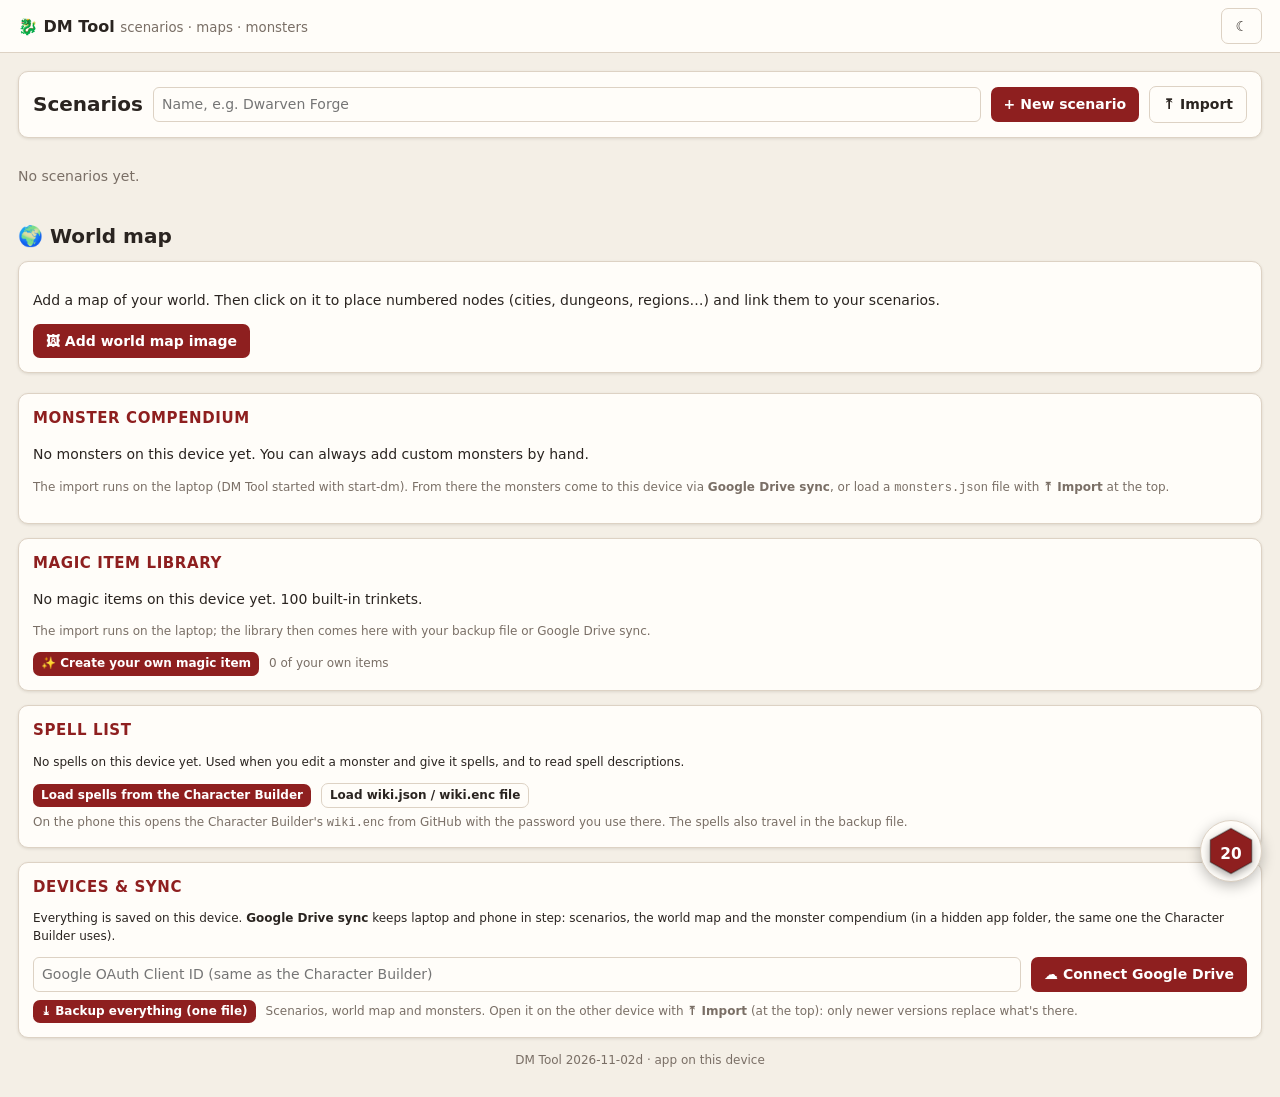
==== commit 92c5394b: "Online table: players' phones connect over the internet (no laptop firewall or admin rights needed) " ====
--- a/docs/index.html
+++ b/docs/index.html
@@ -39,5 +39,6 @@
 <script src="maptools.js"></script>
 <script src="myitems.js"></script>
 <script src="share.js"></script>
+<script src="live.js"></script>
 </body>
 </html>
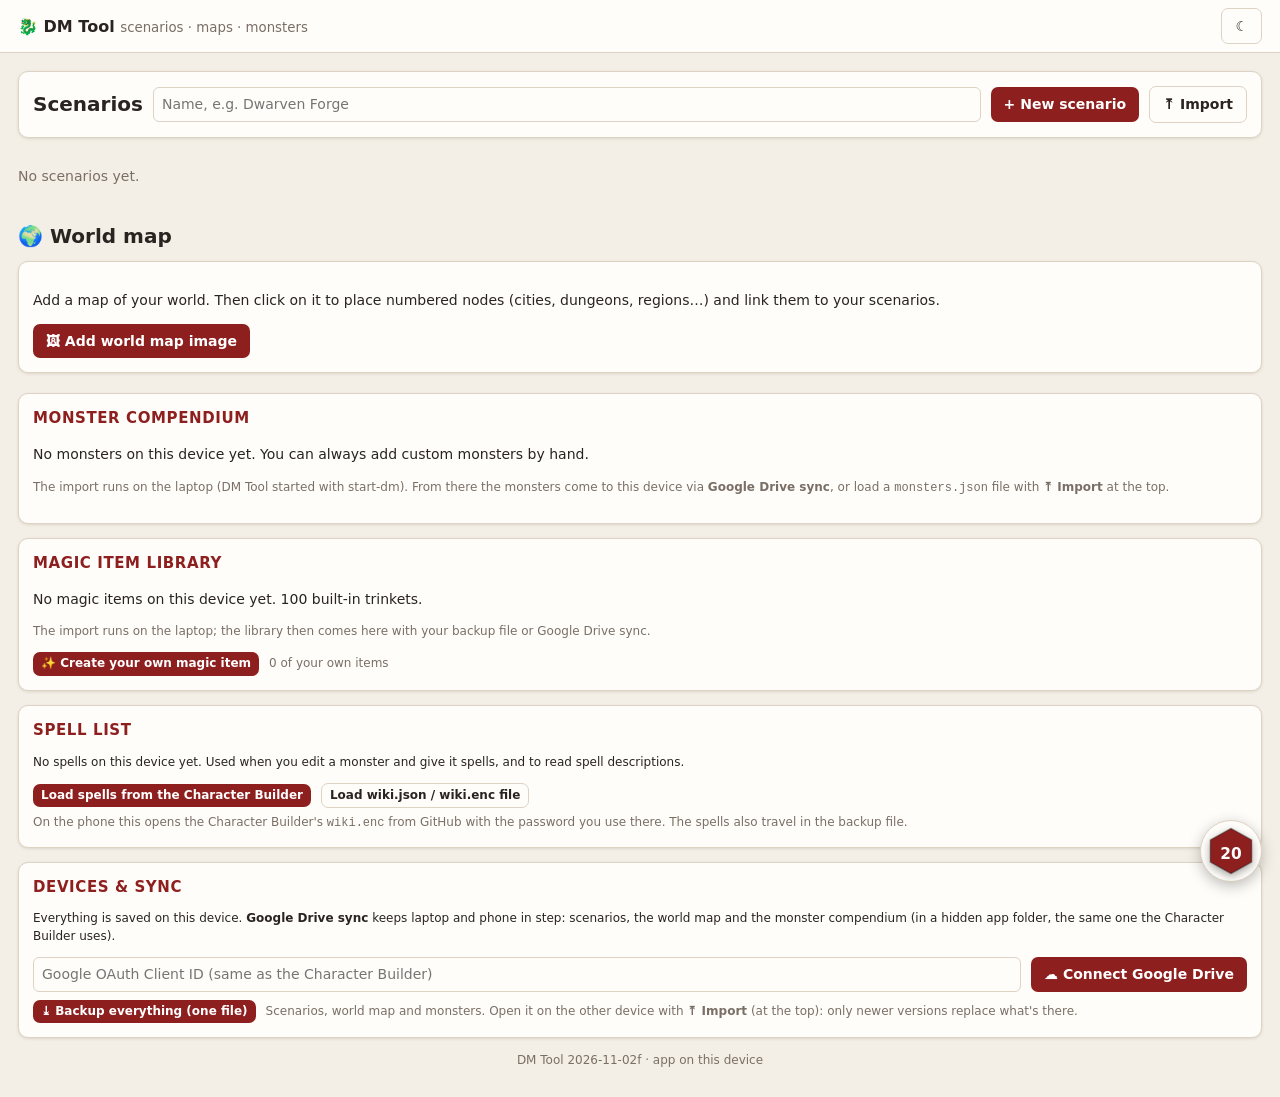
==== commit 1ab928f1: "Map maker: dungeon book style (stone floors, slate rock, paper border, title, compass, scale), cave " ====
--- a/docs/index.html
+++ b/docs/index.html
@@ -35,6 +35,7 @@
 <script src="spells.js"></script>
 <script src="combat.js"></script>
 <script src="mapmaker.js"></script>
+<script src="mapstyle.js"></script>
 <script src="extras.js"></script>
 <script src="maptools.js"></script>
 <script src="myitems.js"></script>
--- a/docs/dm.css
+++ b/docs/dm.css
@@ -571,3 +571,16 @@
 .miest ul { margin: 6px 0; padding-left: 18px; }
 .mipreview .statblock { max-height: 60vh; overflow: auto; }
 @media (max-width: 800px) { .mibox { grid-template-columns: 1fr; } }
+
+/* ---------- players at the table ---------- */
+#partybar { position: fixed; left: 14px; bottom: 16px; z-index: 35; display: flex; flex-direction: column-reverse; gap: 8px; }
+.pbtn { position: relative; width: 50px; height: 50px; padding: 0; border-radius: 50%; background: var(--c); color: #fff; font-weight: 800; font-size: 20px; border: 3px solid #fff; box-shadow: 0 0 0 2px var(--c), 0 4px 10px rgba(0,0,0,.35); overflow: visible; }
+.pbtn img { width: 100%; height: 100%; object-fit: cover; border-radius: 50%; }
+.pbtn small { position: absolute; left: 56px; top: 50%; transform: translateY(-50%); white-space: nowrap; background: rgba(0,0,0,.7); color: #fff; font-size: 11px; padding: 1px 6px; border-radius: 4px; opacity: 0; transition: opacity .15s; pointer-events: none; }
+.pbtn:hover small { opacity: 1; }
+.pcframe { width: 100%; height: 76vh; border: 1px solid var(--line); border-radius: 10px; margin-top: 8px; background: #fff; }
+.modal:has(.pcframe) { width: min(1200px, 96vw); max-width: 96vw; }
+.phist { border-left: 3px solid var(--c); padding-left: 6px; }
+.pwho { color: var(--c); }
+#dicefab.ping { animation: dping 1s ease-in-out 3; }
+@keyframes dping { 50% { transform: scale(1.18); box-shadow: 0 0 0 6px rgba(255,211,77,.7); } }
